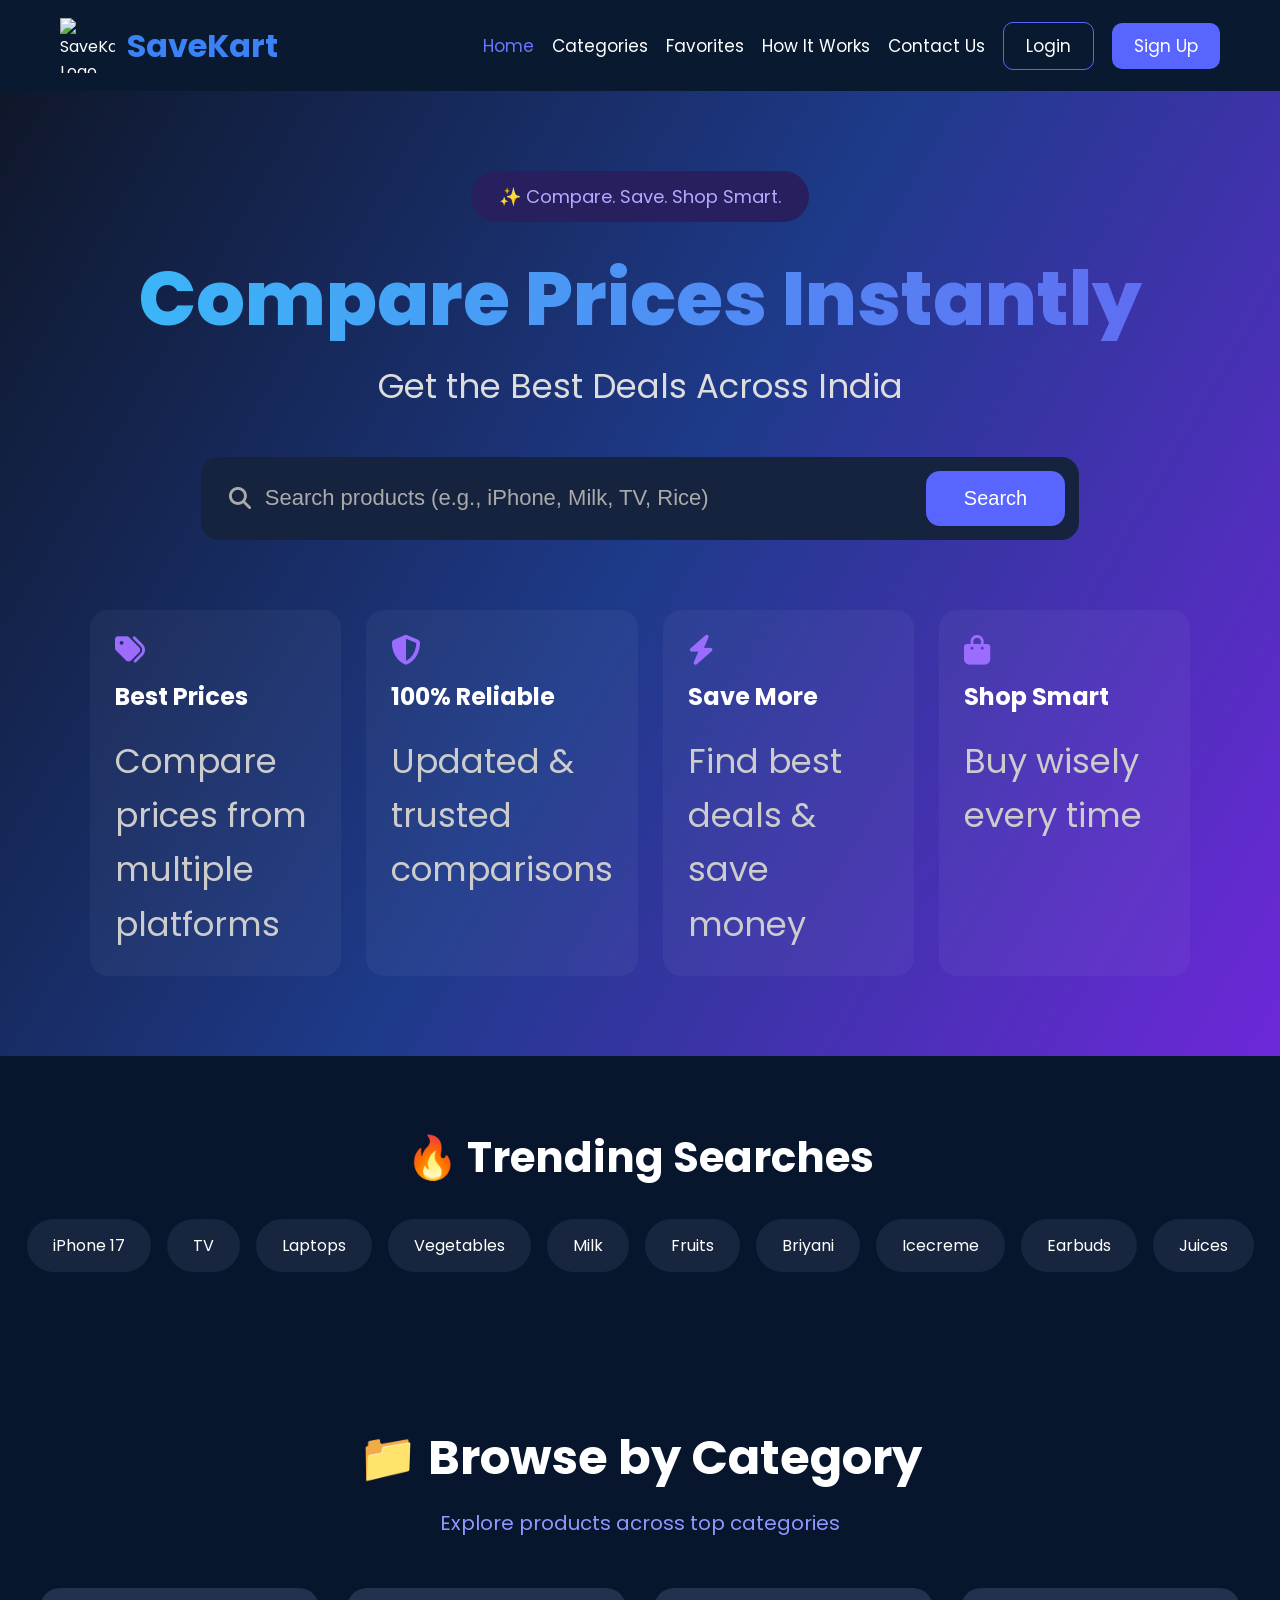
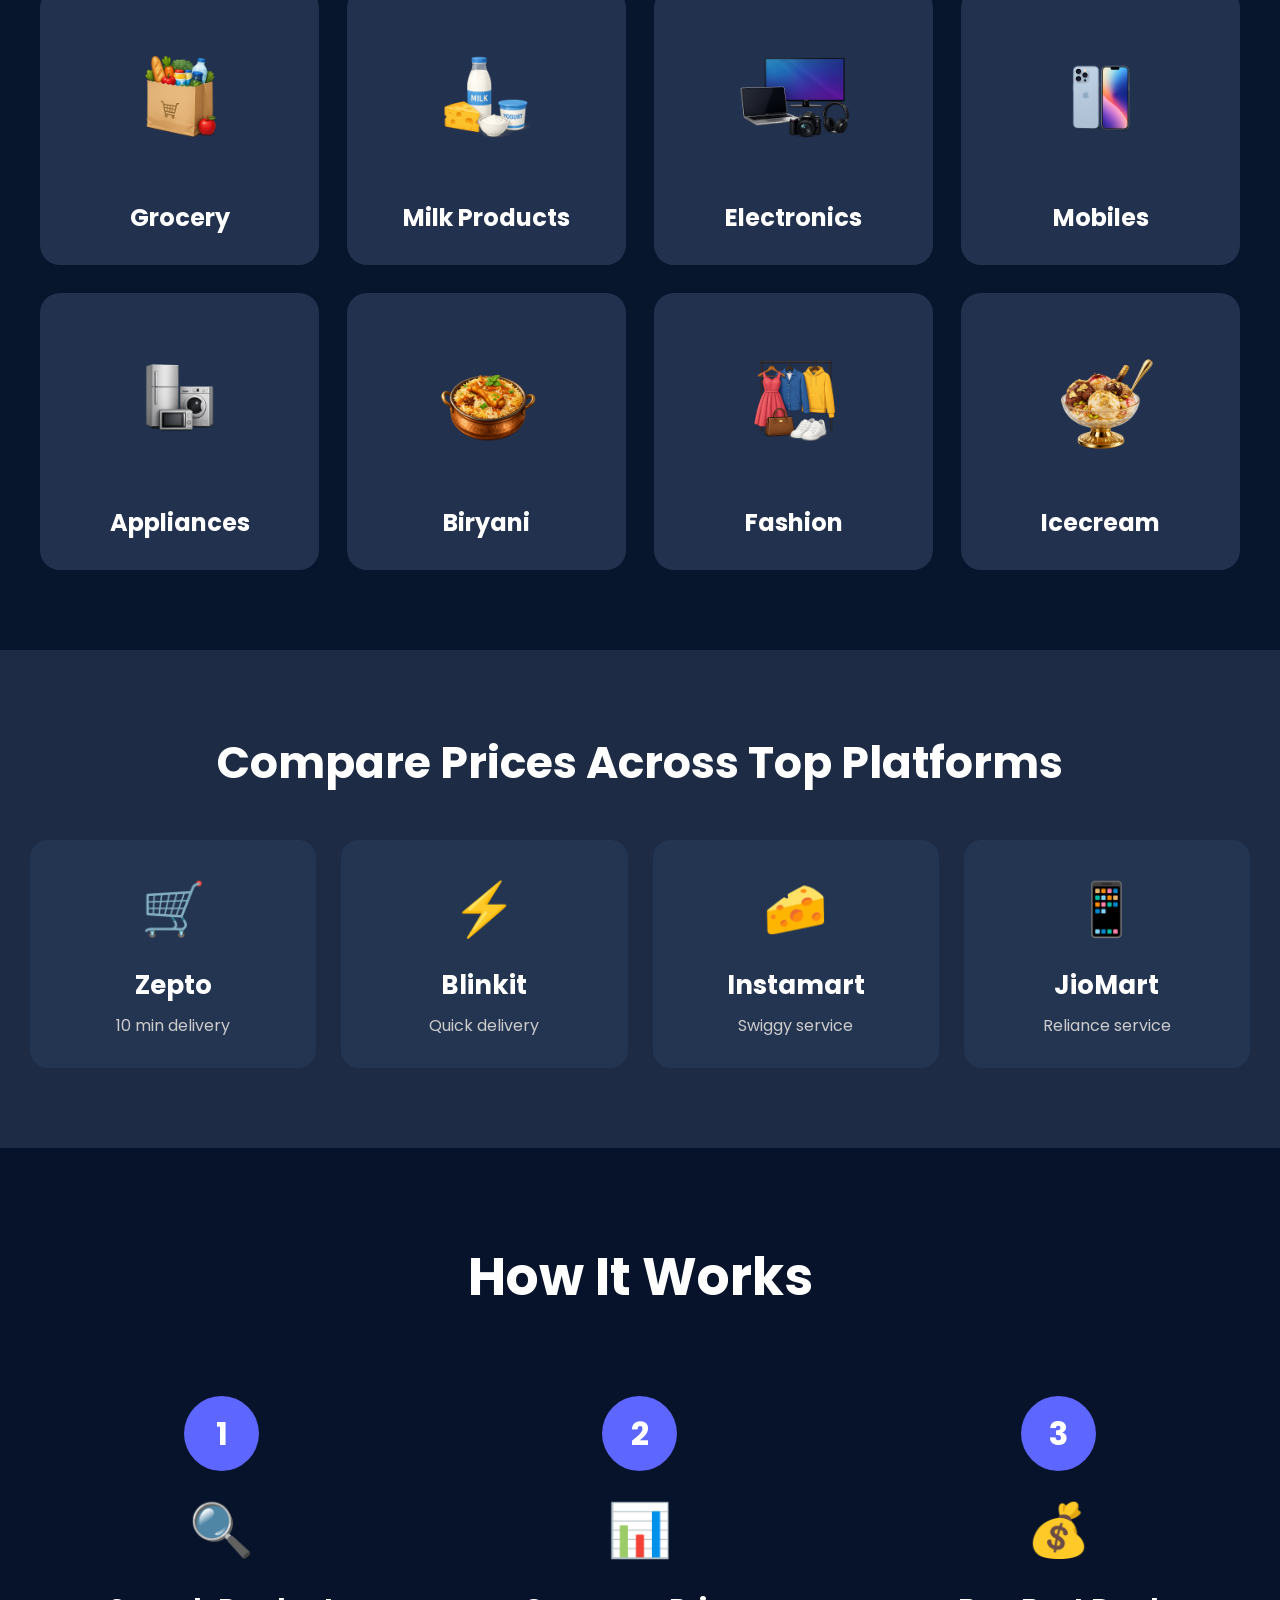
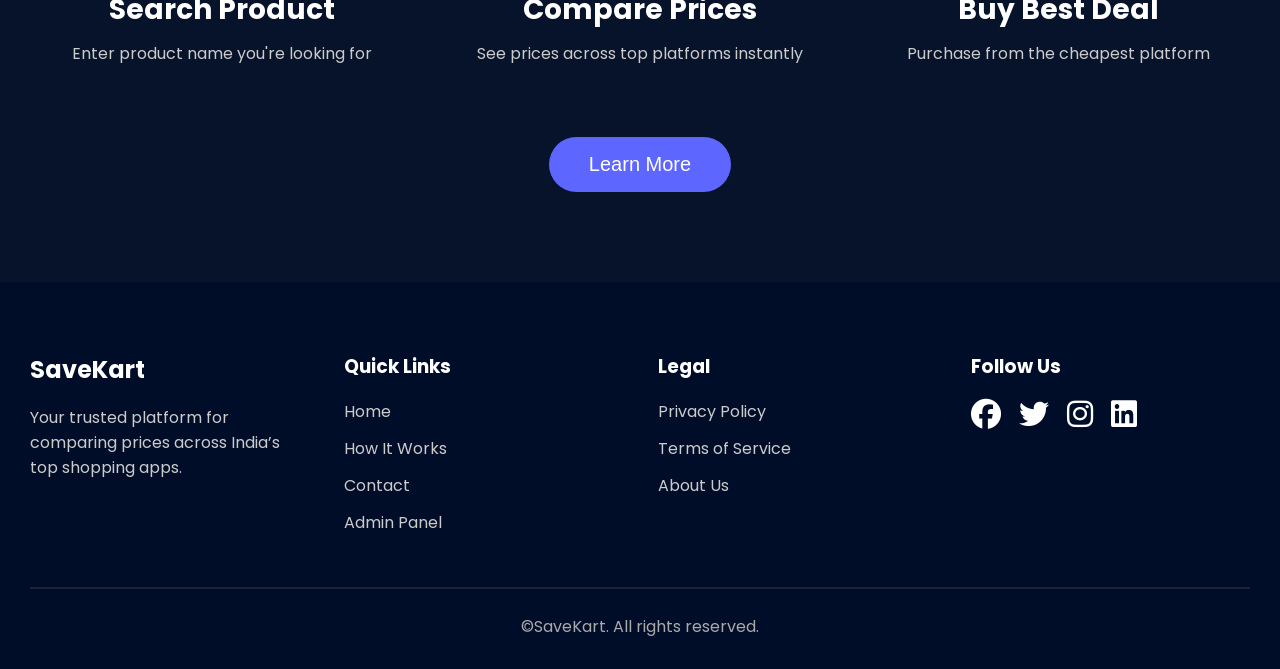
==== index.html @ 4ccaa425 "project 1" ====
<!DOCTYPE html>
<html lang="en">

<head>
    <meta charset="UTF-8">
    <meta name="viewport" content="width=device-width, initial-scale=1.0">
    <title>SaveKart - Compare. Shop. Save.</title>

    <!-- CSS -->
    <link rel="stylesheet" href="style.css">

    <!-- Font Awesome -->
    <link rel="stylesheet"
        href="https://cdnjs.cloudflare.com/ajax/libs/font-awesome/6.5.0/css/all.min.css">

    <!-- Google Font -->
    <link href="https://fonts.googleapis.com/css2?family=Poppins:wght@300;400;500;600;700;800&display=swap"
        rel="stylesheet">
</head>

<body>

    <!-- Navbar -->
    <header class="navbar">

        <div class="logo">
            <img src="https://gemini.google.com/share/fa7e98c772b2.png" alt="SaveKart Logo">
            <h2>SaveKart</h2>
        </div>

        <nav>
            <a href="#" class="active">Home</a>
            <a href="#categories">Categories</a>
            <a href="#">Favorites</a>
            <a href="#how">How It Works</a>
            <a href="#footer">Contact Us</a>
            <a href="login.html" class="Login-btn">Login</a>
            <a href="signup.html" class="btn">Sign Up</a>
        </nav>

    </header>


    <!-- Hero Section -->
    <section class="hero">

        <div class="tagline">
            ✨ Compare. Save. Shop Smart.
        </div>

        <h1>
            Compare Prices <span>Instantly</span>
        </h1>

        <p>Get the Best Deals Across India</p>

        <!-- Search -->
        <div class="search-box">
            <i class="fa fa-search"></i>
            <input type="text" id="searchInput"
                placeholder="Search products (e.g., iPhone, Milk, TV, Rice)">
            <button onclick="searchProduct()">Search</button>
        </div>


        <!-- Features -->
        <div class="features">

            <div class="card">
                <i class="fa fa-tags"></i>
                <h3>Best Prices</h3>
                <p>Compare prices from multiple platforms</p>
            </div>

            <div class="card">
                <i class="fa fa-shield-halved"></i>
                <h3>100% Reliable</h3>
                <p>Updated & trusted comparisons</p>
            </div>

            <div class="card">
                <i class="fa fa-bolt"></i>
                <h3>Save More</h3>
                <p>Find best deals & save money</p>
            </div>

            <div class="card">
                
                <i class="fa fa-bag-shopping"></i>
                <h3>Shop Smart</h3>
                <p>Buy wisely every time</p>
            </div>

        </div>

    </section>


    <!-- Trending -->
    <section class="trending">

        <h2>🔥 Trending Searches</h2>

        <div class="chips">
            <span>iPhone 17</span>
            <span>TV</span>
            <span>Laptops</span>
            <span>Vegetables</span>
            <span>Milk</span>
            <span>Fruits</span>
            <span>Briyani</span>
            <span>Icecreme</span>
            <span>Earbuds</span>
            <span>Juices</span>
        </div>
    </section>


    <!-- Categories -->
    <section class="categories" id="categories">

        <div class="cat-title">
            <h2>📁 Browse by Category</h2>
            <p>Explore products across top categories</p>
        </div>

        <div class="category-grid">

    <div class="category-card" onclick="openCategory('grocery')">
        <img src="images/grocery.png1.png" alt="Grocery">
        <h3>Grocery</h3>
    </div>

    <div class="category-card" onclick="openCategory('milk')">
        <img src="images/milk-products.png1.png" alt="Milk Products">
        <h3>Milk Products</h3>
    </div>

    <div class="category-card" onclick="openCategory('electronics')">
        <img src="images/electronics.png1.png" alt="Electronics">
        <h3>Electronics</h3>
    </div>

    <div class="category-card" onclick="openCategory('mobiles')">
        <img src="images/mobiles.png1.png" alt="Mobiles">
        <h3>Mobiles</h3>
    </div>

    <div class="category-card" onclick="openCategory('appliances')">
        <img src="images/appliances.png1.png" alt="Appliances">
        <h3>Appliances</h3>
    </div>

    <div class="category-card" onclick="openCategory('biryani')">
        <img src="images/Briyani.png1.png" alt="Biryani">
        <h3>Biryani</h3>
    </div>

    <div class="category-card" onclick="openCategory('fashion')">
        <img src="images/fashion.png1.png" alt="Fashion">
        <h3>Fashion</h3>
    </div>

    <div class="category-card" onclick="openCategory('Icecream')">
        <img src="images/Icecreme.png1.png" alt="Icecream">
        <h3>Icecream</h3>
    </div>

</div>

    </section>


    <!-- Platforms -->
    <section class="platforms">

        <h2>Compare Prices Across Top Platforms</h2>

        <div class="platform-grid">

            <div class="platform-card">
                <div class="icon">🛒</div>
                <h3>Zepto</h3>
                <p>10 min delivery</p>
            </div>

            <div class="platform-card">
                <div class="icon">⚡</div>
                <h3>Blinkit</h3>
                <p>Quick delivery</p>
            </div>

            <div class="platform-card">
                <div class="icon">🧀</div>
                <h3>Instamart</h3>
                <p>Swiggy service</p>
            </div>

            <div class="platform-card">
                <div class="icon">📱</div>
                <h3>JioMart</h3>
                <p>Reliance service</p>
            </div>

        </div>

    </section>


    <!-- How It Works -->
    <section class="how-it-works" id="how">

        <h2>How It Works</h2>

        <div class="steps">

            <div class="step-card">
                <div class="step-number">1</div>
                <div class="step-icon">🔍</div>
                <h3>Search Product</h3>
                <p>Enter product name you're looking for</p>
            </div>

            <div class="step-card">
                <div class="step-number">2</div>
                <div class="step-icon">📊</div>
                <h3>Compare Prices</h3>
                <p>See prices across top platforms instantly</p>
            </div>

            <div class="step-card">
                <div class="step-number">3</div>
                <div class="step-icon">💰</div>
                <h3>Buy Best Deal</h3>
                <p>Purchase from the cheapest platform</p>
            </div>

        </div>

        <button class="learn-btn">Learn More</button>

    </section>


    <!-- Footer -->
    <footer class="footer" id="footer">

        <div class="footer-grid">

            <div class="footer-box">
                <h2>SaveKart</h2>
                <p>Your trusted platform for comparing prices across India’s top shopping apps.</p>
            </div>

            <div class="footer-box">
                <h3>Quick Links</h3>
                <a href="#">Home</a>
                <a href="#">How It Works</a>
                <a href="#">Contact</a>
                <a href="#">Admin Panel</a>
            </div>

            <div class="footer-box">
                <h3>Legal</h3>
                <a href="#">Privacy Policy</a>
                <a href="#">Terms of Service</a>
                <a href="#">About Us</a>
            </div>

            <div class="footer-box">
                <h3>Follow Us</h3>
                <div class="social-icons">
                    <i class="fab fa-facebook"></i>
                    <i class="fab fa-twitter"></i>
                    <i class="fab fa-instagram"></i>
                    <i class="fab fa-linkedin"></i>
                </div>
            </div>

        </div>

        <hr>

        <p class="copy">©SaveKart. All rights reserved.</p>

    </footer>


    <!-- JavaScript -->
    <script src="script.js"></script>

</body>

</html>
---- style.css ----
/* style.css */

*{
    margin:0;
    padding:0;
    box-sizing:border-box;
    scroll-behavior:smooth;
}

body{
    font-family:'Poppins',sans-serif;
    background:#07152d;
    color:#fff;
}

/* ================= NAVBAR ================= */
.navbar{
    width:100%;
    padding:18px 60px;
    background:#09192f;
    display:flex;
    justify-content:space-between;
    align-items:center;
    position:sticky;
    top:0;
    z-index:1000;
}

.logo{
    display:flex;
    align-items:center;
    gap:12px;
}

.logo img{
    width:55px;
    height:55px;
    object-fit:contain;
}

.logo h2{
    font-size:32px;
    font-weight:700;
    color:#3b82f6;
}

nav{
    display:flex;
    align-items:center;
    gap:18px;
}

nav a{
    text-decoration:none;
    color:#fff;
    font-size:17px;
    transition:0.3s;
}

nav a:hover,
nav a.active{
    color:#6c75ff;
}

.Login-btn{
    border:1px solid #5865ff;
    padding:10px 22px;
    border-radius:10px;
}

.btn{
    background:#5865ff;
    padding:10px 22px;
    border-radius:10px;
}

/* ================= HERO ================= */
.hero{
    min-height:100vh;
    padding:80px 30px;
    text-align:center;
    background: linear-gradient(120deg, #0f172a, #1e3a8a, #6d28d9);
}

.tagline{
    display:inline-block;
    padding:12px 28px;
    border-radius:50px;
    background:#281f5f;
    color:#b3a9ff;
    font-size:18px;
    margin-bottom:35px;
}

.hero h1{
    font-size:76px;
    font-weight:800;
    line-height:1.1;
}

.hero h1{
    background: linear-gradient(90deg, #38bdf8, #6366f1);
    -webkit-background-clip: text;
    -webkit-text-fill-color: transparent;
}

.hero p{
    margin-top:20px;
    font-size:34px;
    color:#ddd;
}

/* Search */
.search-box{
    margin:45px auto;
    width:72%;
    background:#16233e;
    border-radius:18px;
    padding:14px;
    display:flex;
    align-items:center;
}

.search-box i{
    font-size:22px;
    color:#aaa;
    margin:0 14px;
}

.search-box input{
    flex:1;
    border:none;
    outline:none;
    background:none;
    color:#fff;
    font-size:22px;
}

.search-box input::placeholder{
    color:#aaa;
}

.search-box button{
    background:#5865ff;
    color:#fff;
    border:none;
    padding:16px 38px;
    border-radius:14px;
    font-size:20px;
    cursor:pointer;
    transition:0.3s;
}

.search-box button:hover{
    background:#6d79ff;
}

/* Features */
.features{
    margin-top:70px;
    display:grid;
    grid-template-columns:repeat(4,1fr);
    gap:25px;
    padding:0 60px;
}

.card{
    background:rgba(255,255,255,0.04);
    padding:25px;
    border-radius:18px;
    text-align:left;
}

.card i{
    font-size:30px;
    color:#9c6cff;
    margin-bottom:14px;
}

.card h3{
    font-size:24px;
    margin-bottom:10px;
}

.card p{
    color:#ccc;
    line-height:1.6;
}

/* ================= TRENDING ================= */
.trending{
    padding:70px 20px;
    text-align:center;
    background:#07152d;
}

.trending h2{
    font-size:42px;
    margin-bottom:30px;
}

.chips{
    display:flex;
    justify-content:center;
    flex-wrap:wrap;
    gap:16px;
}

.chips span{
    background:#18253f;
    padding:14px 26px;
    border-radius:30px;
    cursor:pointer;
    transition:0.3s;
}

.chips span:hover{
    background:#5865ff;
}

/* ================= CATEGORIES ================= */
.categories{
    padding:80px 40px;
    text-align:center;
}

.cat-title h2{
    font-size:48px;
}

.cat-title p{
    color:#8f98ff;
    margin:14px 0 50px;
    font-size:20px;
}

.category-grid{
    display:grid;
    grid-template-columns:repeat(4,1fr);
    gap:28px;
}

.category-card{
    background:#22314d;
    padding:30px;
    border-radius:20px;
    transition:0.3s;
    cursor:pointer;
}

.category-card:hover{
    transform:translateY(-8px);
    background:#30466d;
}

.category-card img{
    width:160px;
    height:160px;
    object-fit:contain;
    margin-bottom:15px;
}

.category-card h3{
    font-size:24px;
}

/* ================= PLATFORMS ================= */
.platforms{
    padding:80px 30px;
    text-align:center;
    background:#1d2b45;
}

.platforms h2{
    font-size:44px;
    margin-bottom:45px;
}

.platform-grid{
    display:grid;
    grid-template-columns:repeat(4,1fr);
    gap:25px;
}

.platform-card{
    background:#243552;
    padding:30px;
    border-radius:18px;
    transition:0.3s;
}

.platform-card:hover{
    transform:translateY(-8px);
}

.platform-card .icon{
    font-size:52px;
    margin-bottom:18px;
}

.platform-card h3{
    font-size:26px;
}

.platform-card p{
    color:#ccc;
    margin-top:8px;
}

/* ================= HOW IT WORKS ================= */
.how-it-works{
    padding:90px 30px;
    text-align:center;
    background:#06132a;
}

.how-it-works h2{
    font-size:52px;
    margin-bottom:55px;
}

.steps{
    display:grid;
    grid-template-columns:repeat(3,1fr);
    gap:35px;
}

.step-card{
    padding:25px;
}

.step-number{
    width:75px;
    height:75px;
    border-radius:50%;
    background:#5d66ff;
    margin:auto;
    display:flex;
    justify-content:center;
    align-items:center;
    font-size:32px;
    font-weight:700;
}

.step-icon{
    font-size:52px;
    margin:20px 0;
}

.step-card h3{
    font-size:28px;
    margin-bottom:10px;
}

.step-card p{
    color:#ccc;
    line-height:1.6;
}

.learn-btn{
    margin-top:45px;
    padding:16px 40px;
    border:none;
    border-radius:40px;
    background:#5d66ff;
    color:#fff;
    font-size:20px;
    cursor:pointer;
}

/* ================= FOOTER ================= */
.footer{
    background:#000d28;
    padding:70px 30px 30px;
}

.footer-grid{
    display:grid;
    grid-template-columns:repeat(4,1fr);
    gap:35px;
}

.footer-box h2,
.footer-box h3{
    margin-bottom:18px;
}

.footer-box p,
.footer-box a{
    color:#ccc;
    text-decoration:none;
    display:block;
    margin-bottom:12px;
}

.footer-box a:hover{
    color:#6c75ff;
}

.social-icons i{
    font-size:30px;
    margin-right:14px;
    cursor:pointer;
}

.footer hr{
    margin:40px 0 25px;
    border:1px solid #223;
}

.copy{
    text-align:center;
    color:#aaa;
}

/* ================= RESPONSIVE ================= */
@media(max-width:1100px){

.features,
.category-grid,
.platform-grid{
    grid-template-columns:repeat(2,1fr);
}

.steps{
    grid-template-columns:1fr;
}

.footer-grid{
    grid-template-columns:repeat(2,1fr);
}

.hero h1{
    font-size:56px;
}

.search-box{
    width:90%;
}

}

@media(max-width:768px){

.navbar{
    flex-direction:column;
    gap:20px;
    padding:20px;
}

nav{
    flex-wrap:wrap;
    justify-content:center;
}

.features,
.category-grid,
.platform-grid,
.footer-grid{
    grid-template-columns:1fr;
}

.hero h1{
    font-size:38px;
}

.hero p{
    font-size:22px;
}

.search-box{
    flex-direction:column;
    gap:14px;
}

.search-box button{
    width:100%;
}

}
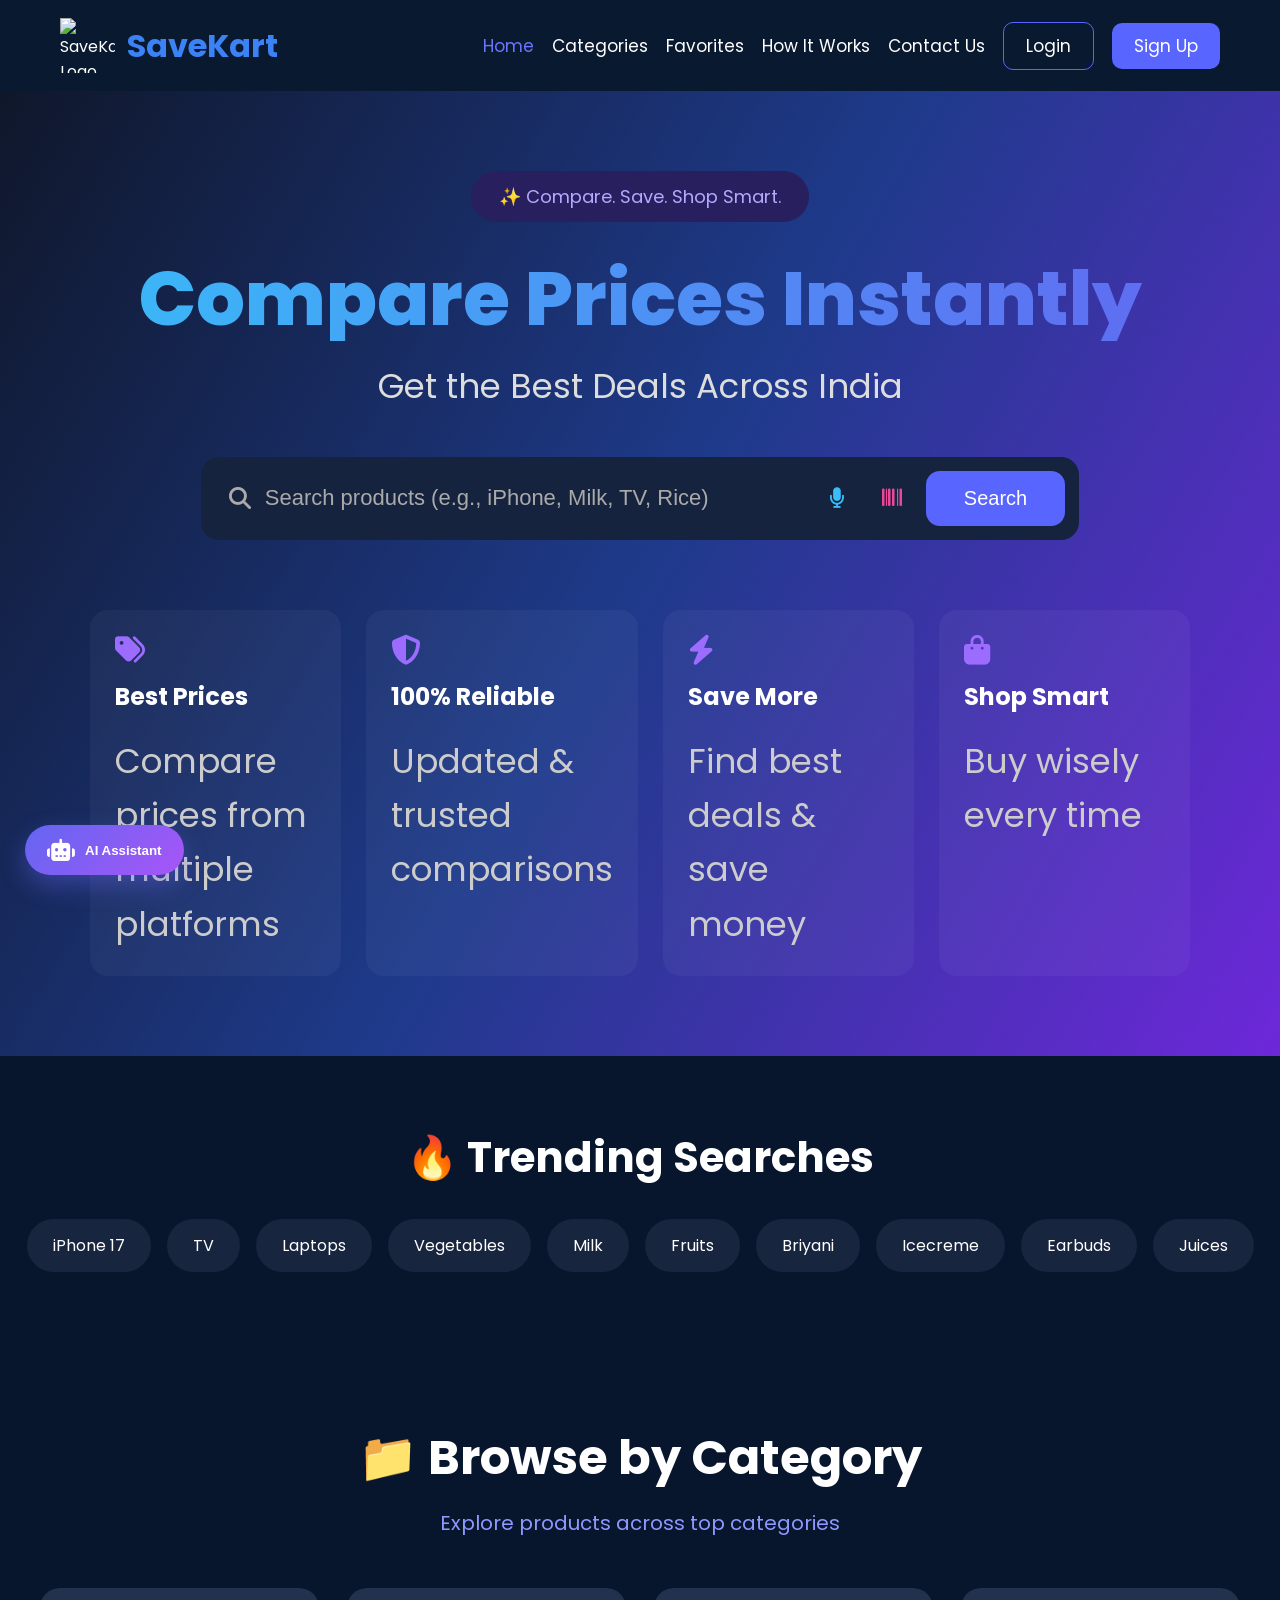
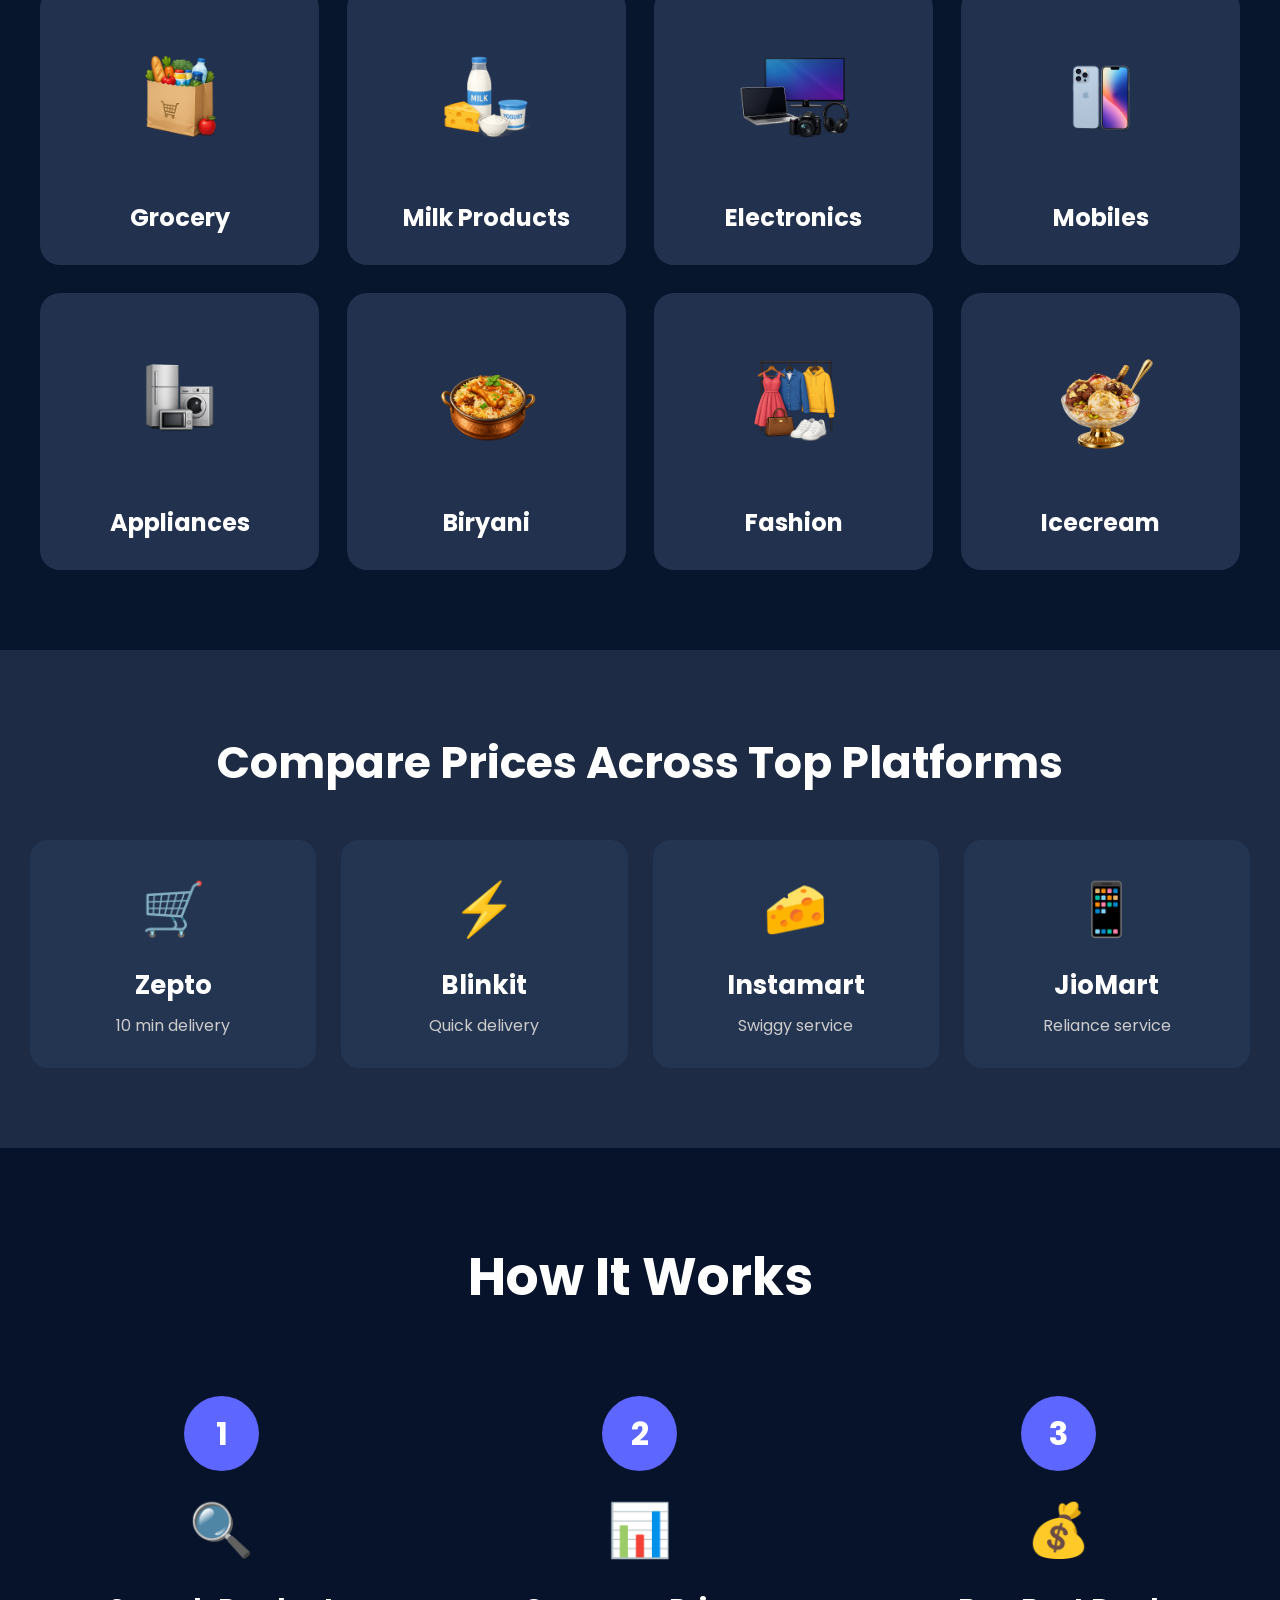
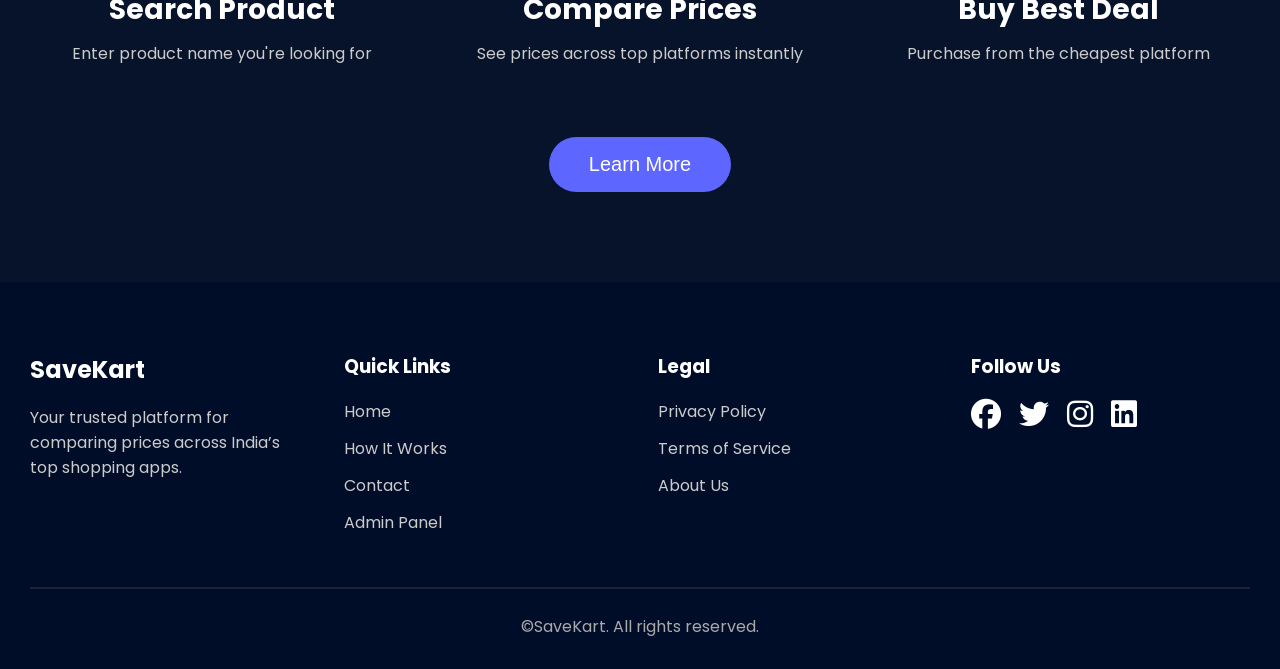
==== commit ce4b2c7f: "Prepare SaveKart for Railway deployment" ====
--- a/index.html
+++ b/index.html
@@ -4,18 +4,39 @@
 <head>
     <meta charset="UTF-8">
     <meta name="viewport" content="width=device-width, initial-scale=1.0">
-    <title>SaveKart - Compare. Shop. Save.</title>
+    <!-- SEO & Social Meta Tags -->
+    <meta name="description" content="SaveKart is India's leading smart price comparison platform comparing live prices across Amazon, Flipkart, Zepto, Blinkit, Instamart, BigBasket, Dmart, JioMart, Croma, Myntra & Meesho.">
+    <meta property="og:title" content="SaveKart - Instant Price Comparison across 15 Top Platforms">
+    <meta property="og:description" content="Search once, compare live prices, discounts, and delivery speeds across Amazon, Zepto, Blinkit & more to save money.">
+    <meta property="og:type" content="website">
+    <meta property="og:url" content="https://savekart.up.railway.app/">
+    <meta name="twitter:card" content="summary_large_image">
+
+    <!-- Schema.org JSON-LD Structured Data -->
+    <script type="application/ld+json">
+    {
+      "@context": "https://schema.org",
+      "@type": "WebSite",
+      "name": "SaveKart",
+      "url": "https://savekart.up.railway.app/",
+      "potentialAction": {
+        "@type": "SearchAction",
+        "target": "https://savekart.up.railway.app/products.html?search={search_term_string}",
+        "query-input": "required name=search_term_string"
+      }
+    }
+    </script>
 
     <!-- CSS -->
     <link rel="stylesheet" href="style.css">
+    <link rel="manifest" href="manifest.json">
 
     <!-- Font Awesome -->
-    <link rel="stylesheet"
-        href="https://cdnjs.cloudflare.com/ajax/libs/font-awesome/6.5.0/css/all.min.css">
+    <link rel="stylesheet" href="https://cdnjs.cloudflare.com/ajax/libs/font-awesome/6.5.0/css/all.min.css">
 
     <!-- Google Font -->
-    <link href="https://fonts.googleapis.com/css2?family=Poppins:wght@300;400;500;600;700;800&display=swap"
-        rel="stylesheet">
+    <link href="https://fonts.googleapis.com/css2?family=Poppins:wght@300;400;500;600;700;800&display=swap" rel="stylesheet">
+    <script src="js/toast.js"></script>
 </head>
 
 <body>
@@ -287,8 +308,18 @@
 
 
     <!-- JavaScript -->
+    <script src="js/api.js"></script>
+    <script src="js/auth.js"></script>
+    <script src="js/smart-search.js"></script>
+    <script src="js/ai-assistant.js"></script>
     <script src="script.js"></script>
-
+    <script>
+        if ('serviceWorker' in navigator) {
+            window.addEventListener('load', () => {
+                navigator.serviceWorker.register('sw.js');
+            });
+        }
+    </script>
 </body>
 
 </html>
